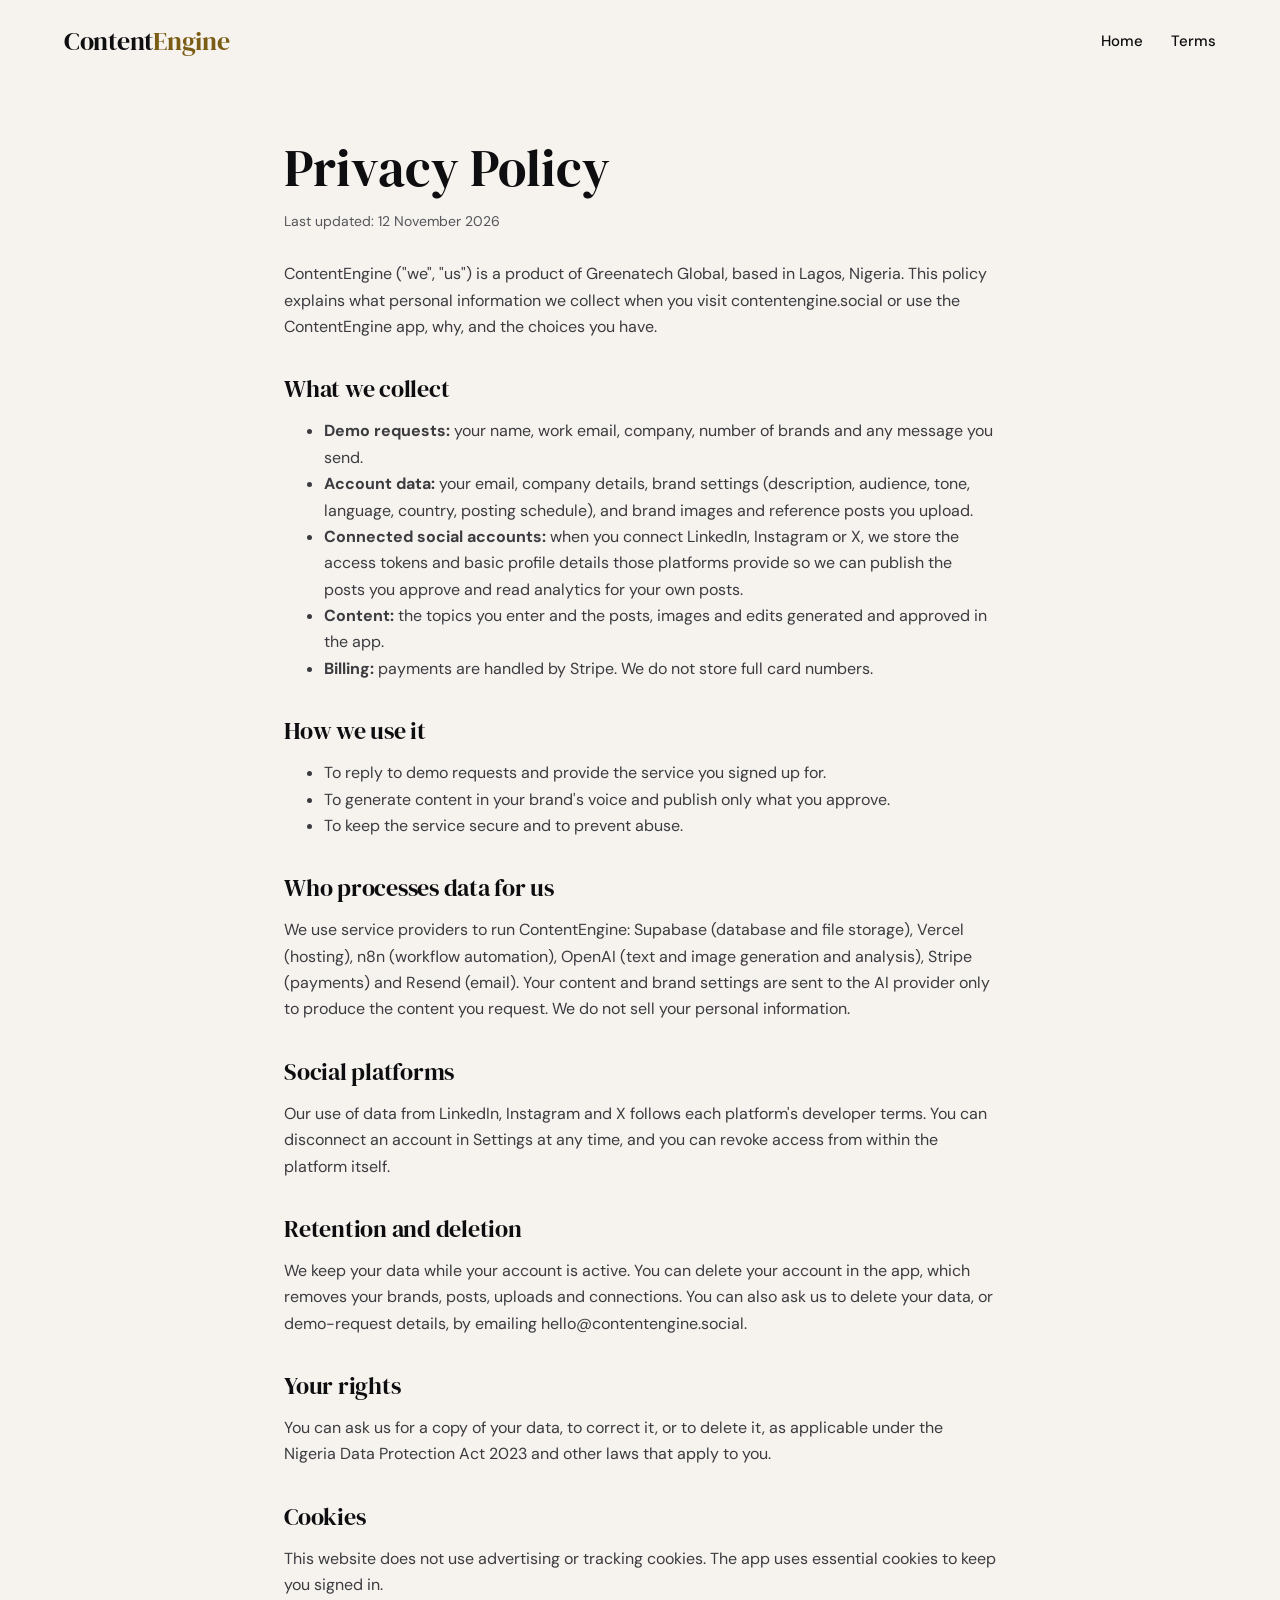
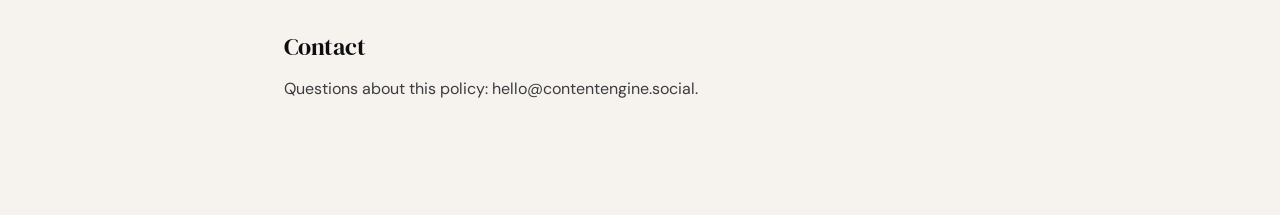
==== privacy.html @ 0f977383 "Move site files to repo root" ====
<!doctype html>
<html lang="en"><head><meta charset="utf-8"><meta name="viewport" content="width=device-width, initial-scale=1">
<title>Privacy Policy | ContentEngine</title><link rel="icon" href="favicon.svg" type="image/svg+xml">
<link rel="stylesheet" href="https://fonts.googleapis.com/css2?family=DM+Sans:wght@400;500;600;700&amp;family=DM+Serif+Display&amp;display=swap"><link rel="stylesheet" href="styles.css"></head>
<body><div class="wrap"><header class="nav"><a class="logo" href="index.html">Content<span>Engine</span></a><nav class="nav-links"><a href="index.html">Home</a><a href="terms.html">Terms</a></nav></header></div>
<main class="legal">
<h1>Privacy Policy</h1>
<p class="upd">Last updated: 12 November 2026</p>
<p>ContentEngine ("we", "us") is a product of Greenatech Global, based in Lagos, Nigeria. This policy explains what personal information we collect when you visit contentengine.social or use the ContentEngine app, why, and the choices you have.</p>
<h2>What we collect</h2>
<ul>
<li><strong>Demo requests:</strong> your name, work email, company, number of brands and any message you send.</li>
<li><strong>Account data:</strong> your email, company details, brand settings (description, audience, tone, language, country, posting schedule), and brand images and reference posts you upload.</li>
<li><strong>Connected social accounts:</strong> when you connect LinkedIn, Instagram or X, we store the access tokens and basic profile details those platforms provide so we can publish the posts you approve and read analytics for your own posts.</li>
<li><strong>Content:</strong> the topics you enter and the posts, images and edits generated and approved in the app.</li>
<li><strong>Billing:</strong> payments are handled by Stripe. We do not store full card numbers.</li>
</ul>
<h2>How we use it</h2>
<ul>
<li>To reply to demo requests and provide the service you signed up for.</li>
<li>To generate content in your brand's voice and publish only what you approve.</li>
<li>To keep the service secure and to prevent abuse.</li>
</ul>
<h2>Who processes data for us</h2>
<p>We use service providers to run ContentEngine: Supabase (database and file storage), Vercel (hosting), n8n (workflow automation), OpenAI (text and image generation and analysis), Stripe (payments) and Resend (email). Your content and brand settings are sent to the AI provider only to produce the content you request. We do not sell your personal information.</p>
<h2>Social platforms</h2>
<p>Our use of data from LinkedIn, Instagram and X follows each platform's developer terms. You can disconnect an account in Settings at any time, and you can revoke access from within the platform itself.</p>
<h2>Retention and deletion</h2>
<p>We keep your data while your account is active. You can delete your account in the app, which removes your brands, posts, uploads and connections. You can also ask us to delete your data, or demo-request details, by emailing hello@contentengine.social.</p>
<h2>Your rights</h2>
<p>You can ask us for a copy of your data, to correct it, or to delete it, as applicable under the Nigeria Data Protection Act 2023 and other laws that apply to you.</p>
<h2>Cookies</h2>
<p>This website does not use advertising or tracking cookies. The app uses essential cookies to keep you signed in.</p>
<h2>Contact</h2>
<p>Questions about this policy: hello@contentengine.social.</p>
</main></body></html>
---- styles.css ----
:root{--ink:#0E0E10;--cream:#F6F3EE;--sand:#ECE7DE;--line:#DDD6C7;--gold:#E6C47A;--gold-d:#7A5C14;--green:#0B3D2E;--muted:#55555B;--body:#3B3B40}
*{box-sizing:border-box}
html{scroll-behavior:smooth}
body{margin:0;background:var(--cream);color:var(--ink);font-family:'DM Sans',system-ui,sans-serif;line-height:1.5;-webkit-font-smoothing:antialiased}
a{color:inherit;text-decoration:none}
img,svg,video{max-width:100%}
.wrap{max-width:1200px;margin:0 auto;padding:0 24px}
.serif{font-family:'DM Serif Display',Georgia,serif;font-weight:400}
.eyebrow{margin:0 0 12px;font-size:13px;font-weight:600;letter-spacing:.06em;text-transform:uppercase;color:var(--gold-d)}
h1,h2,h3{margin:0}
h2{font-family:'DM Serif Display',Georgia,serif;font-weight:400;font-size:clamp(32px,4.4vw,52px);line-height:1.08;letter-spacing:-.01em;max-width:760px}
.lead{font-size:18px;line-height:1.55;color:var(--body);max-width:640px}
.btn{display:inline-flex;align-items:center;justify-content:center;min-height:52px;padding:0 28px;border-radius:12px;font-size:16px;font-weight:600;border:1.5px solid transparent;cursor:pointer;font-family:inherit}
.btn-dark{background:var(--ink);color:var(--cream)}.btn-dark:hover{background:#2a2a2e}
.btn-gold{background:var(--gold);color:var(--ink);font-weight:700}.btn-gold:hover{background:#EDCF8E}
.btn-line{border-color:var(--ink);color:var(--ink)}.btn-line:hover{background:var(--sand)}
.btn-sm{min-height:44px;padding:0 20px;font-size:15px;border-radius:10px}
a:focus-visible,button:focus-visible,input:focus-visible,select:focus-visible,textarea:focus-visible{outline:3px solid #2563EB;outline-offset:2px}

/* nav */
.nav{display:flex;flex-wrap:wrap;align-items:center;justify-content:space-between;gap:16px;padding:22px 0}
.logo{font-family:'DM Serif Display',Georgia,serif;font-size:26px;letter-spacing:-.01em}
.logo span{color:var(--gold-d)}
.nav-links{display:flex;flex-wrap:wrap;align-items:center;gap:28px;font-size:15px;font-weight:500}
.nav-links a:not(.btn):hover{color:var(--gold-d)}

/* hero */
.hero{display:flex;flex-wrap:wrap;align-items:center;gap:56px;padding:56px 0 96px}
.hero-copy{flex:1 1 480px;min-width:0}
.pill{display:inline-block;margin:0 0 20px;padding:6px 14px;border:1px solid #CFC7B8;border-radius:999px;font-size:13px;font-weight:600;letter-spacing:.04em;color:#5C4510;text-transform:uppercase}
.hero h1{font-family:'DM Serif Display',Georgia,serif;font-weight:400;font-size:clamp(40px,6vw,72px);line-height:1.02;letter-spacing:-.02em;margin-bottom:24px}
.hero p.lead{font-size:19px;margin:0 0 36px;max-width:540px}
.cta-row{display:flex;flex-wrap:wrap;gap:14px}
.small{margin:28px 0 0;font-size:14px;color:var(--muted)}
.hero-art{flex:1 1 400px;min-width:0;display:flex;justify-content:center}
.stack{position:relative;width:100%;max-width:470px;height:520px}
.card{background:#fff;border:1px solid #E2DCCF;border-radius:18px}
.stack .c1{position:absolute;top:0;right:0;width:78%;padding:18px;box-shadow:0 20px 40px rgba(14,14,16,.08)}
.stack .c2{position:absolute;bottom:0;left:0;width:84%;overflow:hidden;box-shadow:0 24px 48px rgba(14,14,16,.12)}
.avatar{width:32px;height:32px;border-radius:50%;background:var(--green);flex:none}
.who{display:flex;align-items:center;gap:10px;margin-bottom:12px;font-size:13px;font-weight:600}
.who small{display:block;font-weight:400;color:var(--muted);font-size:12px}
.post-text{font-size:14px;line-height:1.5;color:#2B2B30}
.art{position:relative;background:linear-gradient(160deg,#0B3D2E 0%,#16634A 55%,#C99A2E 130%);display:flex;flex-direction:column;justify-content:flex-end;padding:22px;color:#fff}
.art i{display:block;width:56px;height:6px;border-radius:3px;background:var(--gold);margin-bottom:12px}
.art b{font-family:'DM Serif Display',Georgia,serif;font-weight:400;font-size:30px;line-height:1.08}
.card-foot{padding:16px 18px;display:flex;align-items:center;justify-content:space-between;gap:12px;font-size:13px;color:var(--muted)}
.chip-ok{display:inline-flex;align-items:center;min-height:34px;padding:0 14px;border-radius:8px;background:#0F8A5F;color:#fff;font-weight:600}

/* product */
.dark{background:var(--ink);color:var(--cream);padding:96px 0}
.dark .eyebrow{color:var(--gold)}
.dark .lead{color:#C9C6BE;margin:16px 0 48px}
.shot{display:flex;border:1px solid #2E2E33;border-radius:18px;overflow:hidden;background:var(--cream);color:var(--ink);box-shadow:0 30px 80px rgba(0,0,0,.5)}
.side{flex:0 0 200px;background:#161618;color:#C9C6BE;padding:24px 18px;font-size:14px;display:flex;flex-direction:column;gap:6px}
.side .logo{font-size:19px;color:var(--cream);margin-bottom:18px}.side .logo span{color:var(--gold)}
.side div{padding:9px 12px;border-radius:8px}
.side .on{background:#2A2A2E;color:#fff;font-weight:600}
.main{flex:1 1 auto;min-width:0;padding:28px}
.main h3{font-family:'DM Serif Display',Georgia,serif;font-weight:400;font-size:30px;line-height:1.1}
.main .sub{font-size:14px;color:var(--muted);margin:4px 0 20px}
.qhead{display:flex;flex-wrap:wrap;justify-content:space-between;align-items:center;gap:12px;padding:16px 20px;border-bottom:1px solid #EEE9DD}
.qhead strong{font-size:16px}
.btns{display:flex;gap:10px}
.rej,.app{display:inline-flex;align-items:center;min-height:38px;padding:0 16px;border-radius:8px;font-size:14px}
.rej{border:1px solid #E3B9B9;color:#A32727;background:#FDF3F3}
.app{color:#fff;background:#0F8A5F;font-weight:600}
.qbody{display:flex;flex-wrap:wrap}
.qbody>div{flex:1 1 300px;min-width:0;padding:20px}
.qbody .art{height:210px;border-radius:12px;padding:18px}
.qbody .art b{font-size:26px}
.when{margin-top:14px;font-size:13px;color:var(--muted)}
.when span{padding:5px 10px;border:1px solid #DDD6C7;border-radius:6px;background:#FAF8F3;margin-right:8px}
.prev{background:#FAF8F3;border-left:1px solid #EEE9DD;font-size:15px;line-height:1.6;color:#2B2B30}
.prev h4{margin:0 0 10px;font-size:12px;font-weight:600;letter-spacing:.06em;text-transform:uppercase;color:#6A6A70}
.three{display:grid;grid-template-columns:repeat(auto-fit,minmax(240px,1fr));gap:28px;margin-top:40px}
.three h4{font-family:'DM Serif Display',Georgia,serif;font-weight:400;font-size:22px;margin:0 0 8px;color:var(--gold)}
.three p{margin:0;font-size:16px;line-height:1.55;color:#C9C6BE}

/* video */
.video{padding:96px 0 0}
.video video{width:100%;border-radius:18px;border:1px solid var(--line);background:#000;margin-top:32px}

/* how */
.sect{padding:104px 0}
.steps{display:grid;grid-template-columns:repeat(auto-fit,minmax(240px,1fr));gap:24px;margin-top:56px}
.step{background:#fff;border:1px solid #E2DCCF;border-radius:16px;padding:28px}
.num{font-family:'DM Serif Display',Georgia,serif;font-size:44px;line-height:1;color:var(--gold-d);margin-bottom:18px}
.step h3,.feat h3{font-size:20px;margin-bottom:10px}
.step p,.feat p{margin:0;font-size:16px;line-height:1.55;color:var(--body)}

/* features */
.feats{background:var(--sand)}
.grid{display:grid;grid-template-columns:repeat(auto-fit,minmax(300px,1fr));gap:24px;margin-top:56px}
.feat{background:var(--cream);border:1px solid var(--line);border-radius:16px;padding:28px}
.ico{width:48px;height:48px;border-radius:12px;background:var(--ink);display:flex;align-items:center;justify-content:center;margin-bottom:18px}

/* plans */
.plans{display:flex;flex-wrap:wrap;gap:24px;align-items:stretch;margin-top:48px}
.plan{flex:1 1 380px;min-width:0;border-radius:20px;padding:40px;display:flex;flex-direction:column}
.plan.dk{background:var(--ink);color:var(--cream)}
.plan.lt{background:#fff;border:1px solid var(--line)}
.tag{align-self:flex-start;padding:5px 12px;border-radius:999px;font-size:12px;font-weight:700;letter-spacing:.05em;text-transform:uppercase;margin-bottom:20px}
.dk .tag{background:var(--gold);color:var(--ink)}
.lt .tag{border:1px solid #CFC7B8;color:#5C4510}
.plan h3{font-family:'DM Serif Display',Georgia,serif;font-weight:400;font-size:44px;line-height:1;margin-bottom:12px}
.plan>p{font-size:16px;line-height:1.5;margin:0 0 28px}
.dk>p{color:#C9C6BE}.lt>p{color:var(--muted)}
.plan ul{list-style:none;margin:0 0 32px;padding:0;display:flex;flex-direction:column;gap:14px;font-size:16px;line-height:1.4}
.plan li{display:flex;gap:12px}
.dk li:before{content:"\2713";color:var(--gold)}
.lt li:before{content:"\2713";color:var(--gold-d)}
.plan .btn{margin-top:auto}

/* cta + form */
.cta{padding:0 0 104px}
.cta-box{background:var(--green);border-radius:28px;padding:80px 40px;color:var(--cream);display:flex;flex-wrap:wrap;gap:48px;align-items:center}
.cta-copy{flex:1 1 380px;min-width:0}
.cta-copy h2{font-size:clamp(34px,5vw,58px);color:var(--cream);margin-bottom:20px}
.cta-copy p{font-size:19px;line-height:1.55;color:#D6E3DC;margin:0}
form{flex:1 1 380px;min-width:0;background:var(--cream);color:var(--ink);border-radius:20px;padding:32px;display:flex;flex-direction:column;gap:16px}
label{display:flex;flex-direction:column;gap:6px;font-size:14px;font-weight:600}
input,select,textarea{font:inherit;font-size:16px;padding:12px 14px;min-height:48px;border:1.5px solid #CFC7B8;border-radius:10px;background:#fff;color:var(--ink)}
textarea{min-height:96px;resize:vertical}
.hp{position:absolute;left:-9999px;width:1px;height:1px;overflow:hidden}
.note{font-size:13px;color:var(--muted);margin:0}
.msg{margin:0;padding:12px 14px;border-radius:10px;font-size:15px;display:none}
.msg.ok{display:block;background:#E5F5EC;color:#0B5A3A}
.msg.err{display:block;background:#FDECEC;color:#8A1F1F}
button[disabled]{opacity:.6;cursor:default}

footer{border-top:1px solid var(--line);padding:32px 0}
.foot{display:flex;flex-wrap:wrap;justify-content:space-between;align-items:center;gap:16px;font-size:14px;color:var(--muted)}
.foot .logo{font-size:20px;color:var(--ink)}
.foot nav{display:flex;gap:20px;flex-wrap:wrap}
.foot a:hover{color:var(--gold-d)}

/* legal pages */
.legal{max-width:760px;margin:0 auto;padding:56px 24px 96px}
.legal h1{font-family:'DM Serif Display',Georgia,serif;font-weight:400;font-size:clamp(34px,5vw,52px);line-height:1.1;margin-bottom:8px}
.legal h2{font-size:24px;margin:36px 0 10px;max-width:none}
.legal p,.legal li{font-size:16px;line-height:1.65;color:var(--body)}
.legal .upd{color:var(--muted);font-size:14px;margin-bottom:28px}

@media (max-width:720px){
  .side{display:none}
  .hero{padding:32px 0 64px;gap:40px}
  .stack{height:480px}
  .dark,.sect{padding:72px 0}
  .cta-box{padding:48px 24px}
  .plan{padding:28px}
}
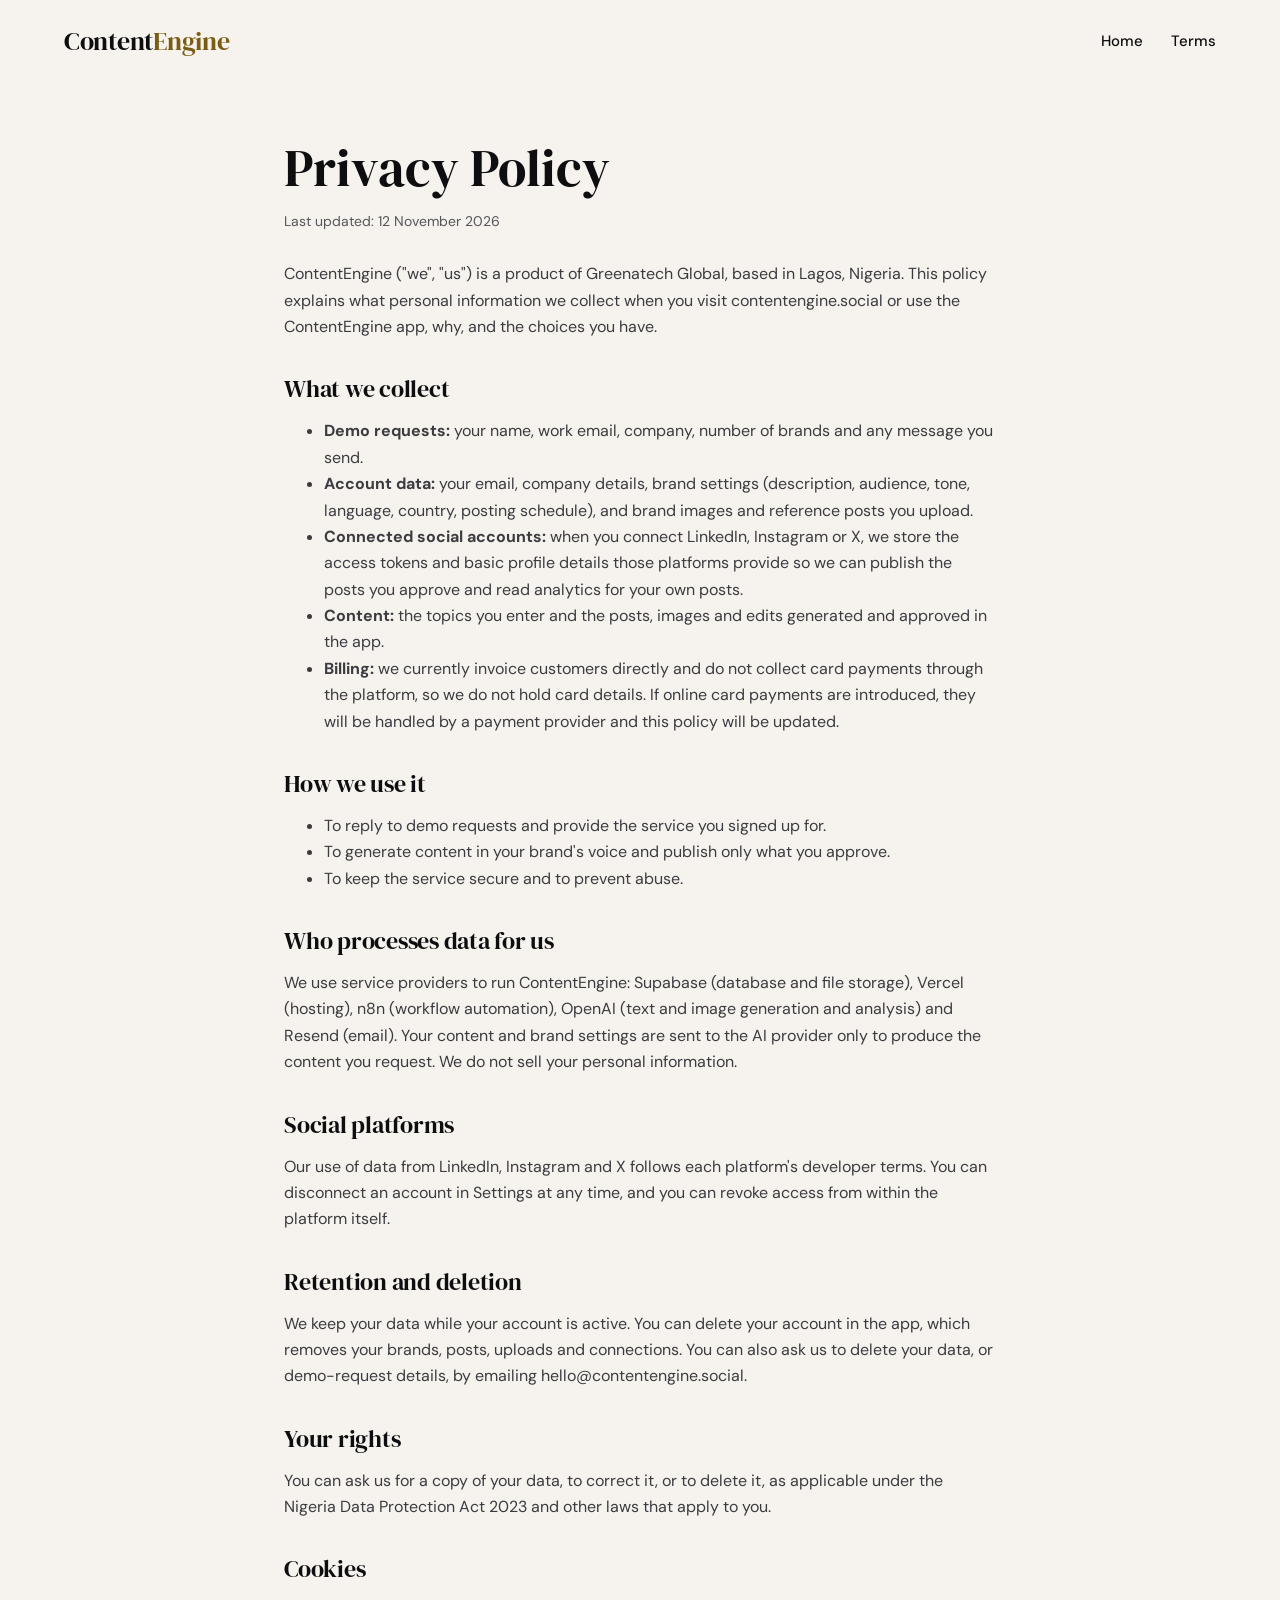
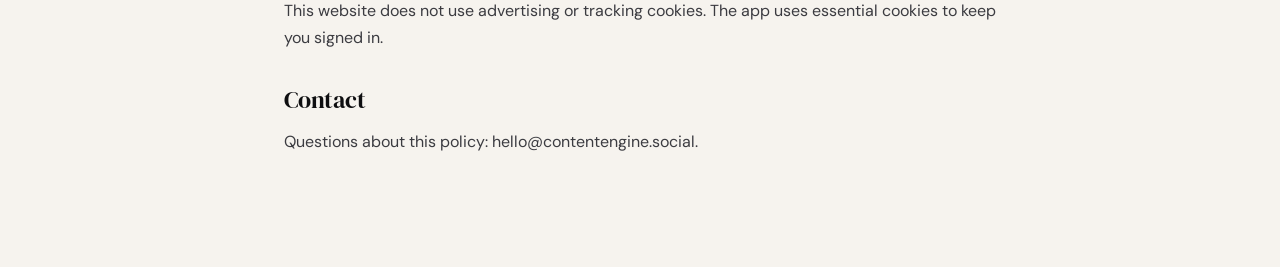
==== commit c4e322d5: "Update privacy.html" ====
--- a/privacy.html
+++ b/privacy.html
@@ -13,7 +13,7 @@
 <li><strong>Account data:</strong> your email, company details, brand settings (description, audience, tone, language, country, posting schedule), and brand images and reference posts you upload.</li>
 <li><strong>Connected social accounts:</strong> when you connect LinkedIn, Instagram or X, we store the access tokens and basic profile details those platforms provide so we can publish the posts you approve and read analytics for your own posts.</li>
 <li><strong>Content:</strong> the topics you enter and the posts, images and edits generated and approved in the app.</li>
-<li><strong>Billing:</strong> payments are handled by Stripe. We do not store full card numbers.</li>
+<li><strong>Billing:</strong> we currently invoice customers directly and do not collect card payments through the platform, so we do not hold card details. If online card payments are introduced, they will be handled by a payment provider and this policy will be updated.</li>
 </ul>
 <h2>How we use it</h2>
 <ul>
@@ -22,7 +22,7 @@
 <li>To keep the service secure and to prevent abuse.</li>
 </ul>
 <h2>Who processes data for us</h2>
-<p>We use service providers to run ContentEngine: Supabase (database and file storage), Vercel (hosting), n8n (workflow automation), OpenAI (text and image generation and analysis), Stripe (payments) and Resend (email). Your content and brand settings are sent to the AI provider only to produce the content you request. We do not sell your personal information.</p>
+<p>We use service providers to run ContentEngine: Supabase (database and file storage), Vercel (hosting), n8n (workflow automation), OpenAI (text and image generation and analysis) and Resend (email). Your content and brand settings are sent to the AI provider only to produce the content you request. We do not sell your personal information.</p>
 <h2>Social platforms</h2>
 <p>Our use of data from LinkedIn, Instagram and X follows each platform's developer terms. You can disconnect an account in Settings at any time, and you can revoke access from within the platform itself.</p>
 <h2>Retention and deletion</h2>
